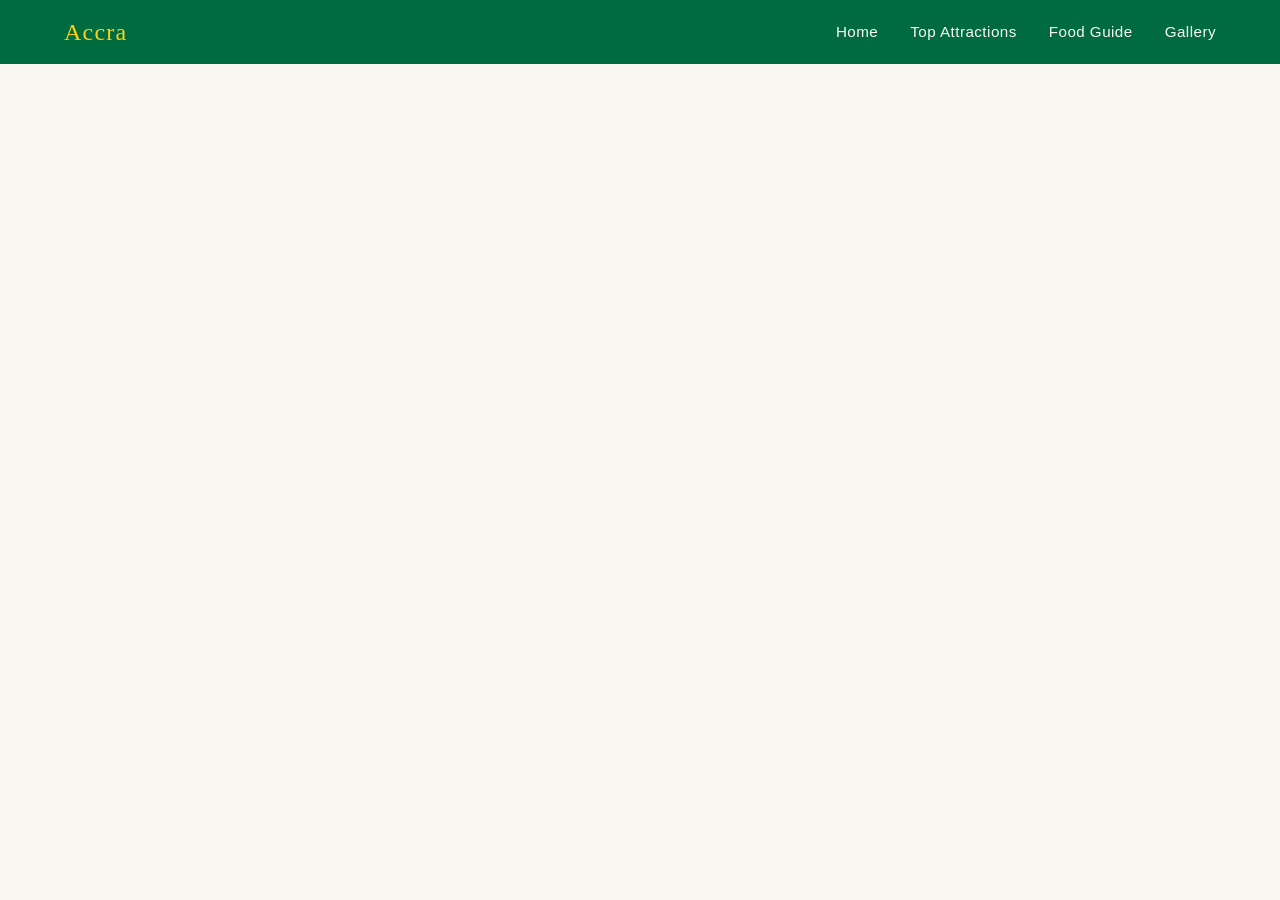
==== index.html @ f7f9f2da "Complete Milestone 0: project setup, planning, and spec - Add folder structure: css/, images/, wiref" ====
<!DOCTYPE html>
<html lang="en">
<head>
  <meta charset="UTF-8" />
  <meta name="viewport" content="width=device-width, initial-scale=1.0" />
  <title>Accra, Ghana — Globetrotter</title>
  <link rel="stylesheet" href="css/styles.css" />
</head>
<body>

  <header>
    <nav>
      <a href="index.html" class="nav-logo">Accra</a>
      <ul>
        <li><a href="index.html">Home</a></li>
        <li><a href="attractions.html">Top Attractions</a></li>
        <li><a href="food-guide.html">Food Guide</a></li>
        <li><a href="gallery.html">Gallery</a></li>
      </ul>
    </nav>
  </header>

  <main>
    <!-- Hero Section -->
    <section class="hero">
      <!-- Hero image + headline go here -->
    </section>

    <!-- Intro Section -->
    <section class="intro">
      <!-- Welcome paragraph + intro text go here -->
    </section>

    <!-- Highlights Strip -->
    <section class="highlights">
      <!-- 3 featured highlight cards go here -->
    </section>
  </main>

  <footer>
    <!-- Footer content -->
  </footer>

</body>
</html>
---- css/styles.css ----
/* ===========================
   Globetrotter — Accra, Ghana
   Stylesheet
   =========================== */

/* --- Reset & Base --- */
*, *::before, *::after {
  box-sizing: border-box;
  margin: 0;
  padding: 0;
}

/* --- CSS Variables --- */
:root {
  --color-green:      #006B3F;
  --color-gold:       #FCD116;
  --color-red:        #CE1126;
  --color-terracotta: #C2713A;
  --color-ocean:      #1A6B8A;
  --color-offwhite:   #FAF7F0;
  --color-dark:       #1A1A1A;

  --font-heading: 'Playfair Display', serif;
  --font-body:    'Lato', sans-serif;

  --max-width: 1200px;
  --nav-height: 64px;
}

/* --- Typography --- */
body {
  font-family: var(--font-body);
  color: var(--color-dark);
  background-color: var(--color-offwhite);
  line-height: 1.6;
}

h1, h2, h3 {
  font-family: var(--font-heading);
}

/* --- Navigation --- */
header {
  background-color: var(--color-green);
  height: var(--nav-height);
  position: sticky;
  top: 0;
  z-index: 100;
}

nav {
  max-width: var(--max-width);
  margin: 0 auto;
  height: 100%;
  display: flex;
  align-items: center;
  justify-content: space-between;
  padding: 0 1.5rem;
}

.nav-logo {
  font-family: var(--font-heading);
  font-size: 1.5rem;
  color: var(--color-gold);
  text-decoration: none;
  letter-spacing: 0.05em;
}

nav ul {
  display: flex;
  gap: 2rem;
  list-style: none;
}

nav ul a {
  color: var(--color-offwhite);
  text-decoration: none;
  font-size: 0.95rem;
  letter-spacing: 0.03em;
  transition: color 0.2s;
}

nav ul a:hover {
  color: var(--color-gold);
}

/* --- Layout Utility --- */
.container {
  max-width: var(--max-width);
  margin: 0 auto;
  padding: 0 1.5rem;
}

/* --- Sections (to be filled in Milestone 2+) --- */

/* Hero */
.hero {
  /* Styles added in Milestone 2 */
}

/* Intro */
.intro {
  /* Styles added in Milestone 2 */
}

/* Highlights Strip */
.highlights {
  /* Styles added in Milestone 2 */
}

/* Page Header */
.page-header {
  /* Styles added in Milestone 2 */
}

/* Attraction Cards */
.attractions-grid {
  /* Flexbox applied in Milestone 3 */
}

.attraction-card {
  /* Styles added in Milestone 2 */
}

/* Food Entries */
.food-entries {
  /* Flexbox applied in Milestone 3 */
}

.food-entry {
  /* Styles added in Milestone 2 */
}

/* Gallery */
.gallery-grid {
  /* Flexbox applied in Milestone 3 */
}

.gallery-grid figure {
  /* Styles added in Milestone 2 */
}

/* Footer */
footer {
  /* Styles added in Milestone 2 */
}

/* --- Media Queries (Milestone 4) --- */

/* Tablet */
@media (max-width: 1023px) {
  /* Tablet overrides added in Milestone 4 */
}

/* Mobile */
@media (max-width: 767px) {
  nav {
    flex-direction: column;
    height: auto;
    padding: 1rem;
    gap: 0.75rem;
  }

  nav ul {
    flex-direction: column;
    align-items: center;
    gap: 0.75rem;
  }
}
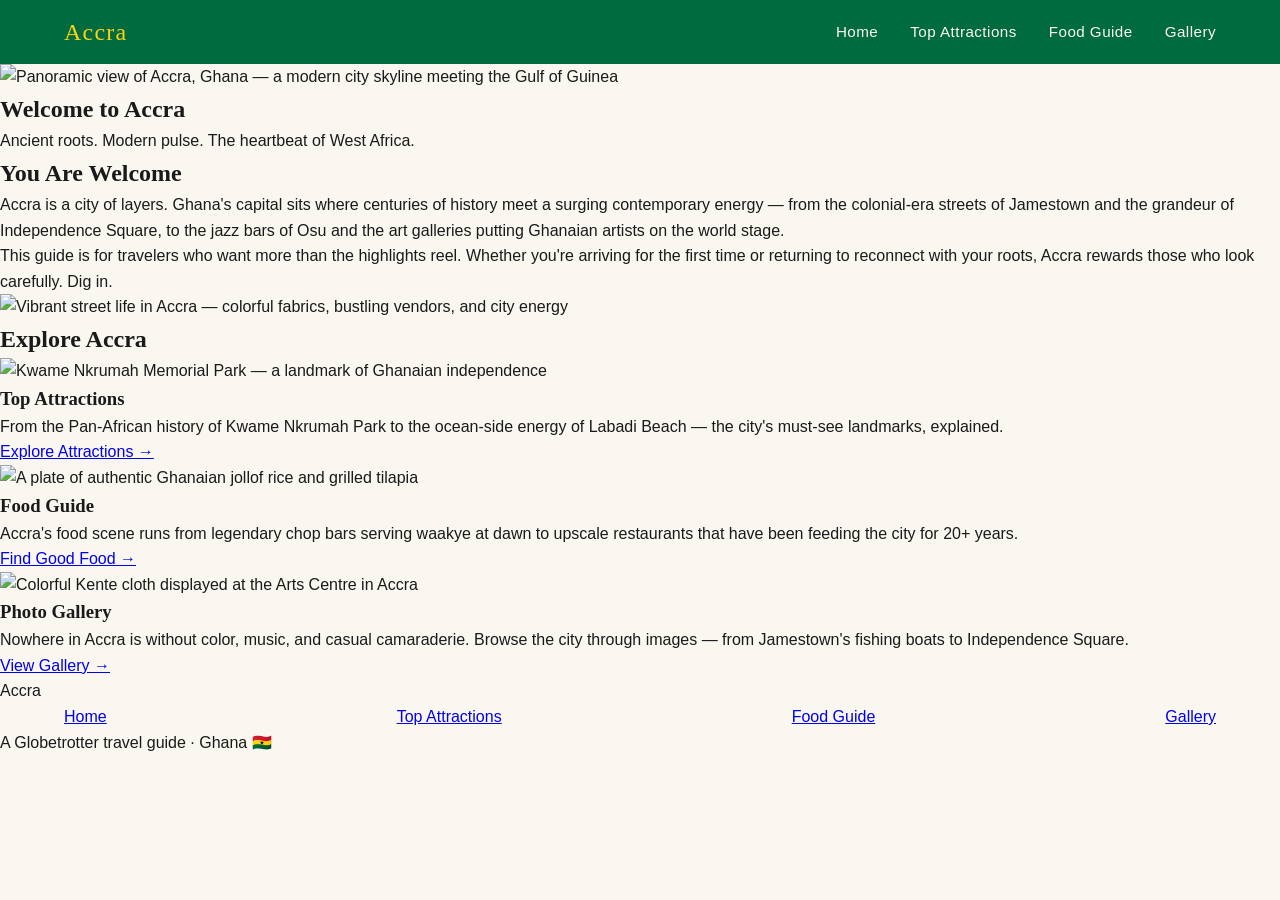
==== commit 07cdf978: "Complete Milestone 1: full HTML structure for all four pages - index.html: hero section, two-column " ====
--- a/index.html
+++ b/index.html
@@ -12,7 +12,7 @@
     <nav>
       <a href="index.html" class="nav-logo">Accra</a>
       <ul>
-        <li><a href="index.html">Home</a></li>
+        <li><a href="index.html" aria-current="page">Home</a></li>
         <li><a href="attractions.html">Top Attractions</a></li>
         <li><a href="food-guide.html">Food Guide</a></li>
         <li><a href="gallery.html">Gallery</a></li>
@@ -21,24 +21,110 @@
   </header>
 
   <main>
+
     <!-- Hero Section -->
     <section class="hero">
-      <!-- Hero image + headline go here -->
+      <!-- Replace src with a high-res photo of Accra's skyline or Independence Square -->
+      <img
+        src="https://placehold.co/1400x600/1A1A1A/FAF7F0?text=Accra+Skyline"
+        alt="Panoramic view of Accra, Ghana — a modern city skyline meeting the Gulf of Guinea"
+        class="hero-img"
+      />
+      <div class="hero-overlay">
+        <h1>Welcome to Accra</h1>
+        <p>Ancient roots. Modern pulse. The heartbeat of West Africa.</p>
+      </div>
     </section>
 
     <!-- Intro Section -->
     <section class="intro">
-      <!-- Welcome paragraph + intro text go here -->
+      <div class="intro-text">
+        <h2>You Are Welcome</h2>
+        <p>
+          Accra is a city of layers. Ghana's capital sits where centuries of
+          history meet a surging contemporary energy — from the colonial-era
+          streets of Jamestown and the grandeur of Independence Square, to the
+          jazz bars of Osu and the art galleries putting Ghanaian artists on
+          the world stage.
+        </p>
+        <p>
+          This guide is for travelers who want more than the highlights reel.
+          Whether you're arriving for the first time or returning to reconnect
+          with your roots, Accra rewards those who look carefully. Dig in.
+        </p>
+      </div>
+      <div class="intro-image">
+        <!-- Replace with a close-up photo of Kente cloth, Adinkra print, or Accra street scene -->
+        <img
+          src="https://placehold.co/600x500/006B3F/FCD116?text=Accra+Street+Scene"
+          alt="Vibrant street life in Accra — colorful fabrics, bustling vendors, and city energy"
+        />
+      </div>
     </section>
+
+    <!-- Kente Divider -->
+    <div class="kente-divider" aria-hidden="true"></div>
 
     <!-- Highlights Strip -->
     <section class="highlights">
-      <!-- 3 featured highlight cards go here -->
+      <h2 class="section-title">Explore Accra</h2>
+      <div class="highlights-grid">
+
+        <article class="highlight-card">
+          <!-- Replace with a photo of Kwame Nkrumah Park or Jamestown Lighthouse -->
+          <img
+            src="https://placehold.co/600x400/006B3F/FCD116?text=Top+Attractions"
+            alt="Kwame Nkrumah Memorial Park — a landmark of Ghanaian independence"
+          />
+          <div class="highlight-card-body">
+            <h3>Top Attractions</h3>
+            <p>From the Pan-African history of Kwame Nkrumah Park to the ocean-side energy of Labadi Beach — the city's must-see landmarks, explained.</p>
+            <a href="attractions.html" class="btn">Explore Attractions →</a>
+          </div>
+        </article>
+
+        <article class="highlight-card">
+          <!-- Replace with a photo of a Ghanaian dish — jollof, fufu, or waakye -->
+          <img
+            src="https://placehold.co/600x400/CE1126/FAF7F0?text=Food+Guide"
+            alt="A plate of authentic Ghanaian jollof rice and grilled tilapia"
+          />
+          <div class="highlight-card-body">
+            <h3>Food Guide</h3>
+            <p>Accra's food scene runs from legendary chop bars serving waakye at dawn to upscale restaurants that have been feeding the city for 20+ years.</p>
+            <a href="food-guide.html" class="btn">Find Good Food →</a>
+          </div>
+        </article>
+
+        <article class="highlight-card">
+          <!-- Replace with a vibrant Accra photo — market, beach, or cityscape -->
+          <img
+            src="https://placehold.co/600x400/C2713A/FAF7F0?text=Photo+Gallery"
+            alt="Colorful Kente cloth displayed at the Arts Centre in Accra"
+          />
+          <div class="highlight-card-body">
+            <h3>Photo Gallery</h3>
+            <p>Nowhere in Accra is without color, music, and casual camaraderie. Browse the city through images — from Jamestown's fishing boats to Independence Square.</p>
+            <a href="gallery.html" class="btn">View Gallery →</a>
+          </div>
+        </article>
+
+      </div>
     </section>
+
   </main>
 
   <footer>
-    <!-- Footer content -->
+    <div class="footer-inner">
+      <p class="footer-logo">Accra</p>
+      <nav class="footer-nav" aria-label="Footer navigation">
+        <a href="index.html">Home</a>
+        <a href="attractions.html">Top Attractions</a>
+        <a href="food-guide.html">Food Guide</a>
+        <a href="gallery.html">Gallery</a>
+      </nav>
+      <p class="footer-credit">A Globetrotter travel guide · Ghana 🇬🇭</p>
+    </div>
   </footer>
 
 </body>
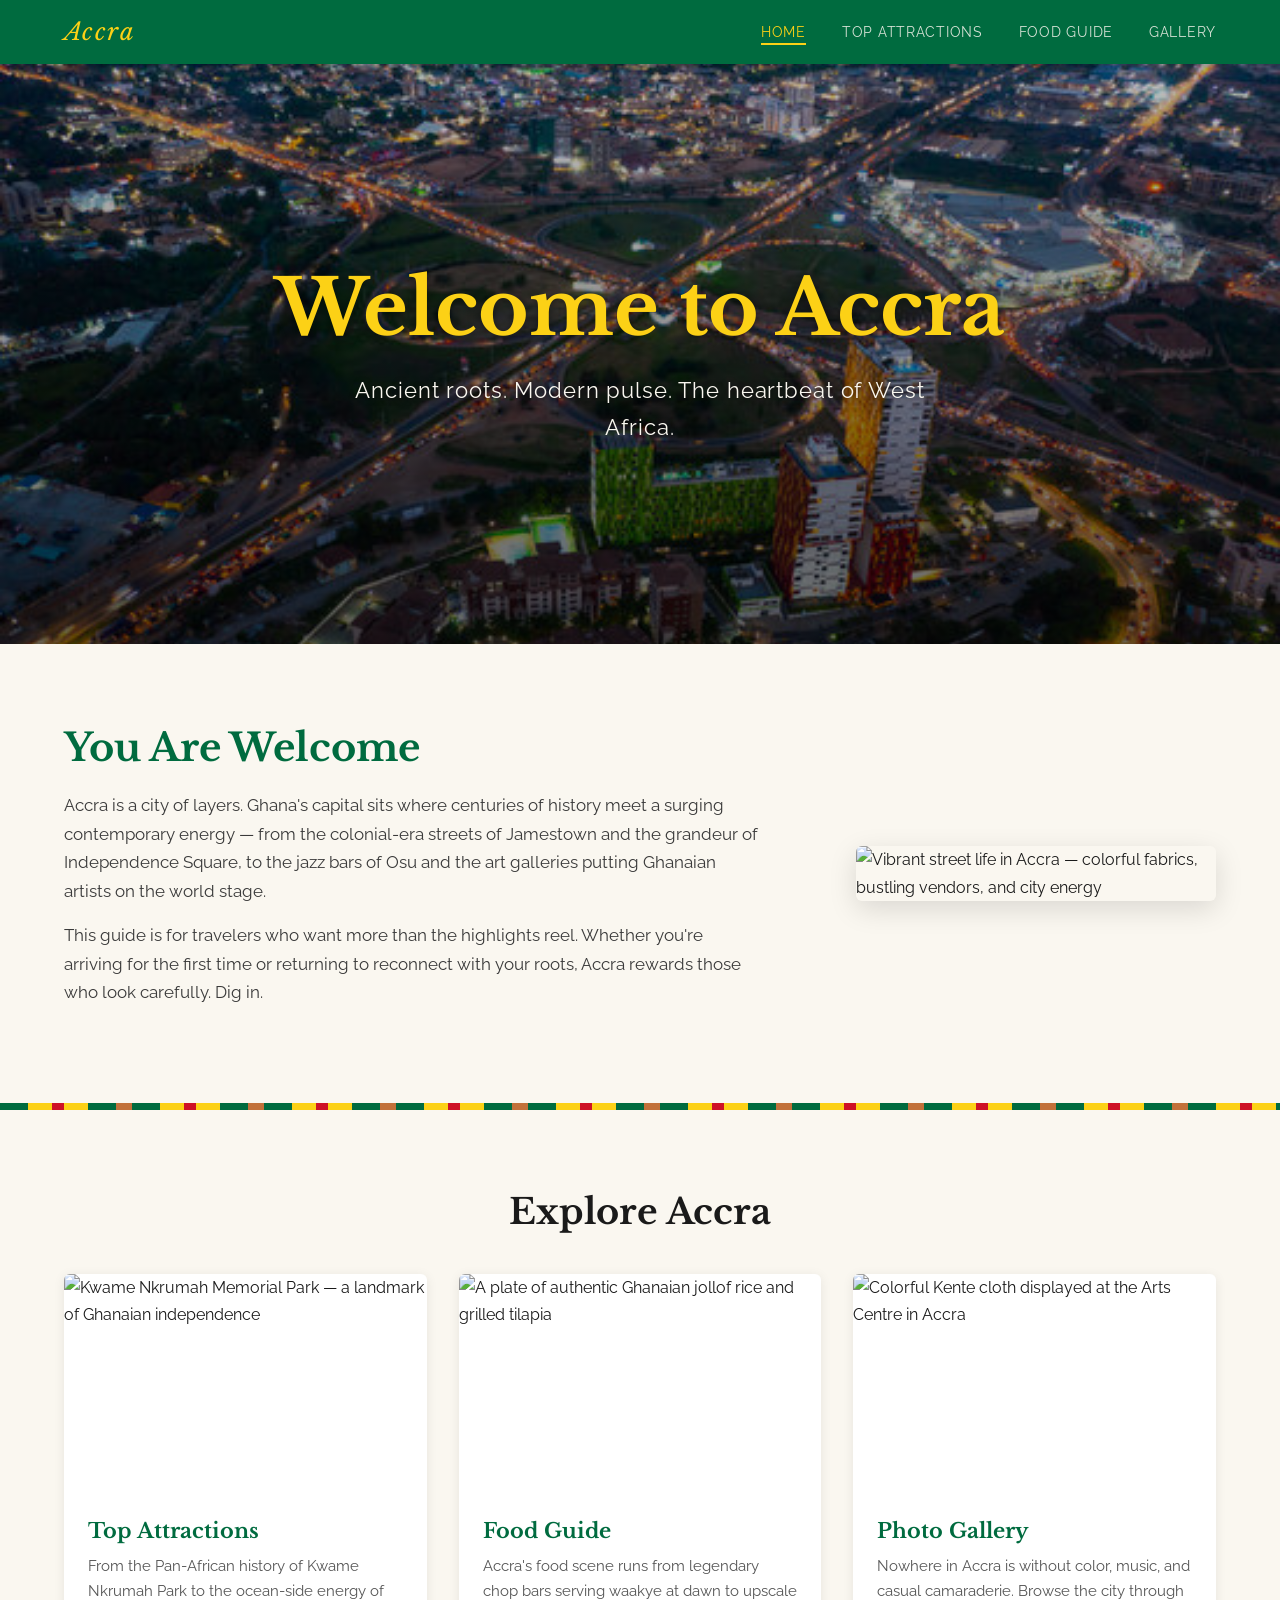
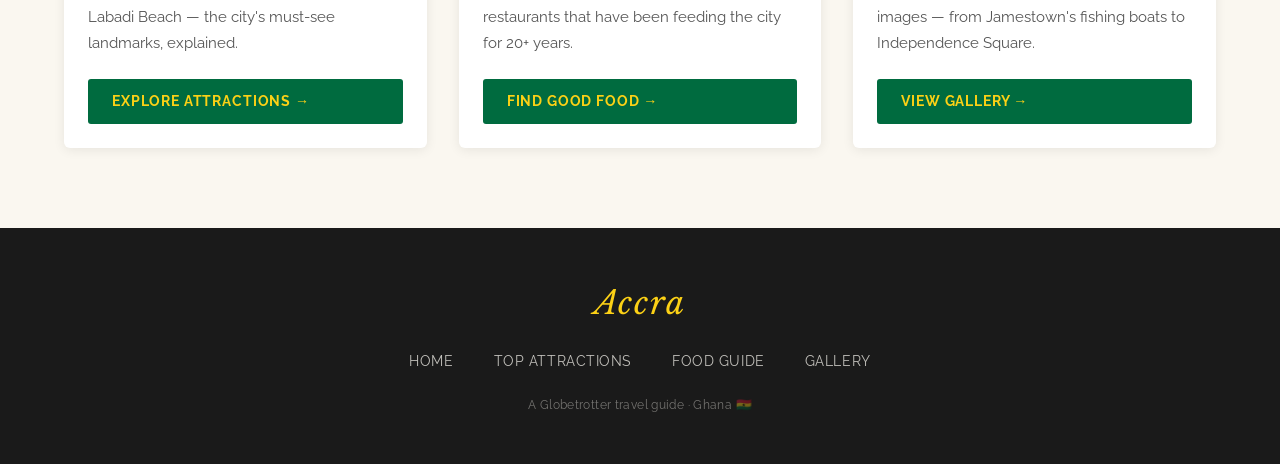
==== commit 996616f9: "Complete Milestones 2 & 3: CSS styling and Flexbox layout - Full CSS styling: Ghana color palette, K" ====
--- a/index.html
+++ b/index.html
@@ -4,6 +4,9 @@
   <meta charset="UTF-8" />
   <meta name="viewport" content="width=device-width, initial-scale=1.0" />
   <title>Accra, Ghana — Globetrotter</title>
+  <link rel="preconnect" href="https://fonts.googleapis.com" />
+  <link rel="preconnect" href="https://fonts.gstatic.com" crossorigin />
+  <link href="https://fonts.googleapis.com/css2?family=Libre+Baskerville:ital,wght@0,400;0,700;1,400&family=Raleway:wght@400;500;600;700&display=swap" rel="stylesheet" />
   <link rel="stylesheet" href="css/styles.css" />
 </head>
 <body>
@@ -26,7 +29,7 @@
     <section class="hero">
       <!-- Replace src with a high-res photo of Accra's skyline or Independence Square -->
       <img
-        src="https://placehold.co/1400x600/1A1A1A/FAF7F0?text=Accra+Skyline"
+        src="images/hero-accra-skyline.jpg"
         alt="Panoramic view of Accra, Ghana — a modern city skyline meeting the Gulf of Guinea"
         class="hero-img"
       />
--- a/css/styles.css
+++ b/css/styles.css
@@ -1,6 +1,6 @@
 /* ===========================
    Globetrotter — Accra, Ghana
-   Stylesheet
+   Milestones 2 & 3: Styling + Flexbox Layout
    =========================== */
 
 /* --- Reset & Base --- */
@@ -12,40 +12,69 @@
 
 /* --- CSS Variables --- */
 :root {
-  --color-green:      #006B3F;
-  --color-gold:       #FCD116;
-  --color-red:        #CE1126;
-  --color-terracotta: #C2713A;
-  --color-ocean:      #1A6B8A;
-  --color-offwhite:   #FAF7F0;
-  --color-dark:       #1A1A1A;
-
-  --font-heading: 'Playfair Display', serif;
-  --font-body:    'Lato', sans-serif;
-
-  --max-width: 1200px;
-  --nav-height: 64px;
-}
-
-/* --- Typography --- */
+  /* Color Palette — Ghana national colors + supporting accents */
+  --color-green:      #006B3F;  /* Ghana flag green */
+  --color-gold:       #FCD116;  /* Ghana flag gold */
+  --color-red:        #CE1126;  /* Ghana flag red */
+  --color-terracotta: #C2713A;  /* warm earthy accent */
+  --color-ocean:      #1A6B8A;  /* Atlantic coast blue */
+  --color-offwhite:   #FAF7F0;  /* warm page background */
+  --color-dark:       #1A1A1A;  /* near-black for text */
+  --color-card-bg:    #FFFFFF;
+  --color-text-muted: #555555;
+
+  /*
+   * FONT PLACEHOLDER — swap these two values after selecting your Google Font.
+   * Current: system fonts that closely match the feel of the final choice.
+   * To use Google Fonts: add a <link> in each HTML <head> and update these variables.
+   */
+  --font-heading: 'Libre Baskerville', Georgia, serif;
+  --font-body:    'Raleway', 'Segoe UI', sans-serif;
+
+  --max-width:   1200px;
+  --nav-height:  64px;
+  --section-gap: 5rem;
+  --card-radius: 6px;
+  --shadow-sm:   0 2px 12px rgba(0, 0, 0, 0.08);
+  --shadow-md:   0 8px 28px rgba(0, 0, 0, 0.13);
+}
+
+/* ===========================
+   BASE TYPOGRAPHY
+   =========================== */
+
 body {
   font-family: var(--font-body);
   color: var(--color-dark);
   background-color: var(--color-offwhite);
-  line-height: 1.6;
-}
-
-h1, h2, h3 {
+  line-height: 1.7;
+  font-size: 1rem;
+}
+
+h1, h2, h3, h4 {
   font-family: var(--font-heading);
-}
-
-/* --- Navigation --- */
+  line-height: 1.25;
+}
+
+p {
+  max-width: 70ch;
+}
+
+a {
+  color: var(--color-green);
+}
+
+/* ===========================
+   NAVIGATION
+   =========================== */
+
 header {
   background-color: var(--color-green);
   height: var(--nav-height);
   position: sticky;
   top: 0;
   z-index: 100;
+  box-shadow: 0 2px 8px rgba(0, 0, 0, 0.25);
 }
 
 nav {
@@ -63,101 +92,531 @@
   font-size: 1.5rem;
   color: var(--color-gold);
   text-decoration: none;
+  letter-spacing: 0.06em;
+  font-style: italic;
+}
+
+nav ul {
+  display: flex;
+  gap: 2.25rem;
+  list-style: none;
+}
+
+nav ul a {
+  color: rgba(250, 247, 240, 0.85);
+  text-decoration: none;
+  font-size: 0.9rem;
   letter-spacing: 0.05em;
-}
-
-nav ul {
-  display: flex;
+  text-transform: uppercase;
+  padding-bottom: 3px;
+  border-bottom: 2px solid transparent;
+  transition: color 0.2s, border-color 0.2s;
+}
+
+nav ul a:hover {
+  color: var(--color-gold);
+  border-bottom-color: var(--color-gold);
+}
+
+/* Active page indicator */
+nav ul a[aria-current="page"] {
+  color: var(--color-gold);
+  border-bottom-color: var(--color-gold);
+}
+
+/* ===========================
+   KENTE DIVIDER
+   (Kente-inspired stripe accent between sections)
+   =========================== */
+
+.kente-divider {
+  height: 7px;
+  background: repeating-linear-gradient(
+    90deg,
+    var(--color-green)      0px,
+    var(--color-green)      28px,
+    var(--color-gold)       28px,
+    var(--color-gold)       52px,
+    var(--color-red)        52px,
+    var(--color-red)        64px,
+    var(--color-gold)       64px,
+    var(--color-gold)       88px,
+    var(--color-green)      88px,
+    var(--color-green)      116px,
+    var(--color-terracotta) 116px,
+    var(--color-terracotta) 132px
+  );
+}
+
+/* ===========================
+   SHARED BUTTON
+   =========================== */
+
+.btn {
+  display: inline-block;
+  background-color: var(--color-green);
+  color: var(--color-gold);
+  padding: 0.65rem 1.5rem;
+  border-radius: 3px;
+  text-decoration: none;
+  font-size: 0.88rem;
+  font-weight: 700;
+  letter-spacing: 0.06em;
+  text-transform: uppercase;
+  transition: background-color 0.2s, transform 0.15s;
+}
+
+.btn:hover {
+  background-color: #004d2c;
+  transform: translateY(-1px);
+  color: var(--color-gold);
+}
+
+/* ===========================
+   HOME PAGE — HERO
+   =========================== */
+
+.hero {
+  position: relative;
+  height: 580px;
+  overflow: hidden;
+}
+
+.hero-img {
+  width: 100%;
+  height: 100%;
+  object-fit: cover;
+  object-position: center;
+  display: block;
+}
+
+.hero-overlay {
+  position: absolute;
+  inset: 0;
+  display: flex;
+  flex-direction: column;
+  align-items: center;
+  justify-content: center;
+  text-align: center;
+  padding: 2rem;
+  background: linear-gradient(
+    to bottom,
+    rgba(0, 0, 0, 0.25) 0%,
+    rgba(0, 0, 0, 0.60) 100%
+  );
+}
+
+.hero-overlay h1 {
+  font-size: clamp(2.6rem, 6vw, 5rem);
+  color: var(--color-gold);
+  margin-bottom: 1rem;
+  text-shadow: 0 2px 12px rgba(0, 0, 0, 0.5);
+}
+
+.hero-overlay p {
+  font-size: clamp(1rem, 2.2vw, 1.35rem);
+  color: var(--color-offwhite);
+  max-width: 600px;
+  letter-spacing: 0.04em;
+  text-shadow: 0 1px 6px rgba(0, 0, 0, 0.5);
+}
+
+/* ===========================
+   HOME PAGE — INTRO
+   =========================== */
+
+.intro {
+  max-width: var(--max-width);
+  margin: var(--section-gap) auto;
+  padding: 0 1.5rem;
+  display: flex;
+  gap: 3.5rem;
+  align-items: center;
+}
+
+.intro-text {
+  flex: 1;
+}
+
+.intro-text h2 {
+  font-size: clamp(1.8rem, 3vw, 2.4rem);
+  color: var(--color-green);
+  margin-bottom: 1.2rem;
+}
+
+.intro-text p {
+  font-size: 1.05rem;
+  color: #3a3a3a;
+  margin-bottom: 1rem;
+}
+
+.intro-image {
+  flex: 0 0 360px;
+}
+
+.intro-image img {
+  width: 100%;
+  display: block;
+  border-radius: var(--card-radius);
+  box-shadow: var(--shadow-md);
+}
+
+/* ===========================
+   HOME PAGE — HIGHLIGHTS STRIP
+   =========================== */
+
+.highlights {
+  max-width: var(--max-width);
+  margin: var(--section-gap) auto;
+  padding: 0 1.5rem;
+}
+
+.section-title {
+  font-size: clamp(1.6rem, 3vw, 2.2rem);
+  color: var(--color-dark);
+  text-align: center;
+  margin-bottom: 2.5rem;
+}
+
+.highlights-grid {
+  display: flex;
+  flex-wrap: wrap;      /* wraps at intermediate widths before media queries fire */
   gap: 2rem;
-  list-style: none;
-}
-
-nav ul a {
+}
+
+.highlight-card {
+  flex: 1 1 260px;      /* shrink/grow but never narrower than 260px */
+  display: flex;
+  flex-direction: column; /* makes card body fill remaining height */
+  background: var(--color-card-bg);
+  border-radius: var(--card-radius);
+  overflow: hidden;
+  box-shadow: var(--shadow-sm);
+  transition: transform 0.22s ease, box-shadow 0.22s ease;
+}
+
+.highlight-card:hover {
+  transform: translateY(-5px);
+  box-shadow: var(--shadow-md);
+}
+
+.highlight-card img {
+  width: 100%;
+  height: 220px;
+  object-fit: cover;
+  display: block;
+  flex-shrink: 0; /* image never gets squished by flex */
+}
+
+.highlight-card-body {
+  padding: 1.5rem;
+  flex: 1;            /* stretches to fill remaining card height */
+  display: flex;
+  flex-direction: column;
+}
+
+.highlight-card-body h3 {
+  font-size: 1.3rem;
+  color: var(--color-green);
+  margin-bottom: 0.6rem;
+}
+
+.highlight-card-body p {
+  font-size: 0.95rem;
+  color: var(--color-text-muted);
+  margin-bottom: 1.4rem;
+  max-width: none;
+  flex: 1; /* pushes button to bottom */
+}
+
+/* ===========================
+   SUBPAGE — PAGE HEADER BANNER
+   =========================== */
+
+.page-header {
+  background-color: var(--color-green);
   color: var(--color-offwhite);
-  text-decoration: none;
+  text-align: center;
+  padding: 4.5rem 1.5rem;
+}
+
+.page-header h1 {
+  font-size: clamp(2rem, 5vw, 3.2rem);
+  color: var(--color-gold);
+  margin-bottom: 1rem;
+}
+
+.page-header p {
+  max-width: 660px;
+  margin: 0 auto;
+  font-size: 1.05rem;
+  line-height: 1.75;
+  opacity: 0.9;
+}
+
+/* ===========================
+   TOP ATTRACTIONS
+   =========================== */
+
+.attractions-grid {
+  max-width: var(--max-width);
+  margin: var(--section-gap) auto;
+  padding: 0 1.5rem;
+  display: flex;
+  flex-wrap: wrap;
+  gap: 2rem;
+}
+
+.attraction-card {
+  flex: 1 1 260px;
+  display: flex;
+  flex-direction: column; /* allows body to stretch to equal height */
+  background: var(--color-card-bg);
+  border-radius: var(--card-radius);
+  overflow: hidden;
+  box-shadow: var(--shadow-sm);
+  transition: transform 0.22s ease, box-shadow 0.22s ease;
+}
+
+.attraction-card:hover {
+  transform: translateY(-4px);
+  box-shadow: var(--shadow-md);
+}
+
+.attraction-card img {
+  width: 100%;
+  height: 240px;
+  object-fit: cover;
+  display: block;
+  flex-shrink: 0;
+}
+
+.attraction-card-body {
+  padding: 1.5rem;
+  flex: 1; /* all cards grow to match the tallest card in the row */
+}
+
+.attraction-card-body h2 {
+  font-size: 1.35rem;
+  color: var(--color-green);
+  margin-bottom: 0.35rem;
+}
+
+.attraction-location {
+  font-size: 0.85rem;
+  color: var(--color-terracotta);
+  font-style: italic;
+  margin-bottom: 0.85rem;
+}
+
+.attraction-card-body p {
   font-size: 0.95rem;
-  letter-spacing: 0.03em;
-  transition: color 0.2s;
-}
-
-nav ul a:hover {
-  color: var(--color-gold);
-}
-
-/* --- Layout Utility --- */
-.container {
+  color: var(--color-text-muted);
+  line-height: 1.68;
+  max-width: none;
+}
+
+/* ===========================
+   FOOD GUIDE
+   =========================== */
+
+.food-entries {
+  max-width: var(--max-width);
+  margin: var(--section-gap) auto;
+  padding: 0 1.5rem;
+  display: flex;
+  flex-direction: column;
+  gap: 2.5rem;
+}
+
+.food-entry {
+  display: flex;
+  background: var(--color-card-bg);
+  border-radius: var(--card-radius);
+  overflow: hidden;
+  box-shadow: var(--shadow-sm);
+  transition: box-shadow 0.22s ease;
+}
+
+.food-entry:hover {
+  box-shadow: var(--shadow-md);
+}
+
+.food-entry-img {
+  flex: 0 0 300px;
+  width: 300px;
+  align-self: stretch;   /* image fills full card height instead of a fixed pixel value */
+  object-fit: cover;
+  display: block;
+}
+
+.food-entry-body {
+  flex: 1;
+  padding: 2rem;
+  display: flex;
+  flex-direction: column;
+}
+
+.food-entry-header {
+  display: flex;
+  align-items: center;
+  flex-wrap: wrap;
+  gap: 1rem;
+  margin-bottom: 0.5rem;
+}
+
+.food-entry-header h2 {
+  font-size: 1.5rem;
+  color: var(--color-green);
+}
+
+.traveler-badge {
+  background-color: var(--color-gold);
+  color: var(--color-dark);
+  font-size: 0.75rem;
+  font-weight: 700;
+  padding: 0.25rem 0.8rem;
+  border-radius: 20px;
+  letter-spacing: 0.05em;
+  text-transform: uppercase;
+  white-space: nowrap;
+}
+
+.food-entry-body address {
+  font-style: italic;
+  color: var(--color-terracotta);
+  font-size: 0.9rem;
+  margin-bottom: 1rem;
+  font-family: var(--font-body);
+}
+
+.food-entry-body p {
+  font-size: 0.96rem;
+  color: var(--color-text-muted);
+  line-height: 1.7;
+  margin-bottom: 1.5rem;
+  max-width: none;
+  flex: 1; /* pushes the "Visit" button to the bottom of the entry */
+}
+
+/* ===========================
+   PHOTO GALLERY
+   =========================== */
+
+.gallery-grid {
+  max-width: var(--max-width);
+  margin: var(--section-gap) auto;
+  padding: 0 1.5rem;
+  display: flex;
+  flex-wrap: wrap;
+  gap: 1.5rem;
+}
+
+.gallery-grid figure {
+  flex: 1 1 300px;
+  display: flex;
+  flex-direction: column; /* caption always sits flush below the image */
+  background: var(--color-card-bg);
+  border-radius: var(--card-radius);
+  overflow: hidden;
+  box-shadow: var(--shadow-sm);
+  transition: transform 0.22s ease, box-shadow 0.22s ease;
+}
+
+.gallery-grid figure:hover {
+  transform: translateY(-4px);
+  box-shadow: var(--shadow-md);
+}
+
+.gallery-grid figure img {
+  width: 100%;
+  height: 260px;
+  object-fit: cover;
+  display: block;
+  flex-shrink: 0;
+}
+
+.gallery-grid figcaption {
+  padding: 0.9rem 1rem 1rem;
+  font-size: 0.875rem;
+  color: var(--color-text-muted);
+  line-height: 1.55;
+  border-top: 4px solid var(--color-gold);
+}
+
+/* ===========================
+   FOOTER
+   =========================== */
+
+footer {
+  background-color: var(--color-dark);
+  color: var(--color-offwhite);
+  padding: 3rem 1.5rem;
+  margin-top: var(--section-gap);
+}
+
+.footer-inner {
   max-width: var(--max-width);
   margin: 0 auto;
-  padding: 0 1.5rem;
-}
-
-/* --- Sections (to be filled in Milestone 2+) --- */
-
-/* Hero */
-.hero {
-  /* Styles added in Milestone 2 */
-}
-
-/* Intro */
-.intro {
-  /* Styles added in Milestone 2 */
-}
-
-/* Highlights Strip */
-.highlights {
-  /* Styles added in Milestone 2 */
-}
-
-/* Page Header */
-.page-header {
-  /* Styles added in Milestone 2 */
-}
-
-/* Attraction Cards */
-.attractions-grid {
-  /* Flexbox applied in Milestone 3 */
-}
-
-.attraction-card {
-  /* Styles added in Milestone 2 */
-}
-
-/* Food Entries */
-.food-entries {
-  /* Flexbox applied in Milestone 3 */
-}
-
-.food-entry {
-  /* Styles added in Milestone 2 */
-}
-
-/* Gallery */
-.gallery-grid {
-  /* Flexbox applied in Milestone 3 */
-}
-
-.gallery-grid figure {
-  /* Styles added in Milestone 2 */
-}
-
-/* Footer */
-footer {
-  /* Styles added in Milestone 2 */
-}
-
-/* --- Media Queries (Milestone 4) --- */
-
-/* Tablet */
+  display: flex;
+  flex-direction: column;
+  align-items: center;
+  gap: 1.25rem;
+  text-align: center;
+}
+
+.footer-logo {
+  font-family: var(--font-heading);
+  font-size: 2rem;
+  color: var(--color-gold);
+  letter-spacing: 0.06em;
+  font-style: italic;
+}
+
+.footer-nav {
+  display: flex;
+  gap: 2.5rem;
+  flex-wrap: wrap;
+  justify-content: center;
+}
+
+.footer-nav a {
+  color: rgba(250, 247, 240, 0.75);
+  text-decoration: none;
+  font-size: 0.88rem;
+  letter-spacing: 0.04em;
+  text-transform: uppercase;
+  transition: color 0.2s;
+}
+
+.footer-nav a:hover {
+  color: var(--color-gold);
+}
+
+.footer-credit {
+  font-size: 0.78rem;
+  color: rgba(250, 247, 240, 0.4);
+  letter-spacing: 0.03em;
+}
+
+/* ===========================
+   MEDIA QUERIES (Milestone 4)
+   =========================== */
+
+/* Tablet — 768px to 1023px */
 @media (max-width: 1023px) {
   /* Tablet overrides added in Milestone 4 */
 }
 
-/* Mobile */
+/* Mobile — up to 767px */
 @media (max-width: 767px) {
+  header {
+    height: auto;
+  }
+
   nav {
     flex-direction: column;
-    height: auto;
-    padding: 1rem;
+    padding: 1rem 1.5rem;
     gap: 0.75rem;
   }
 
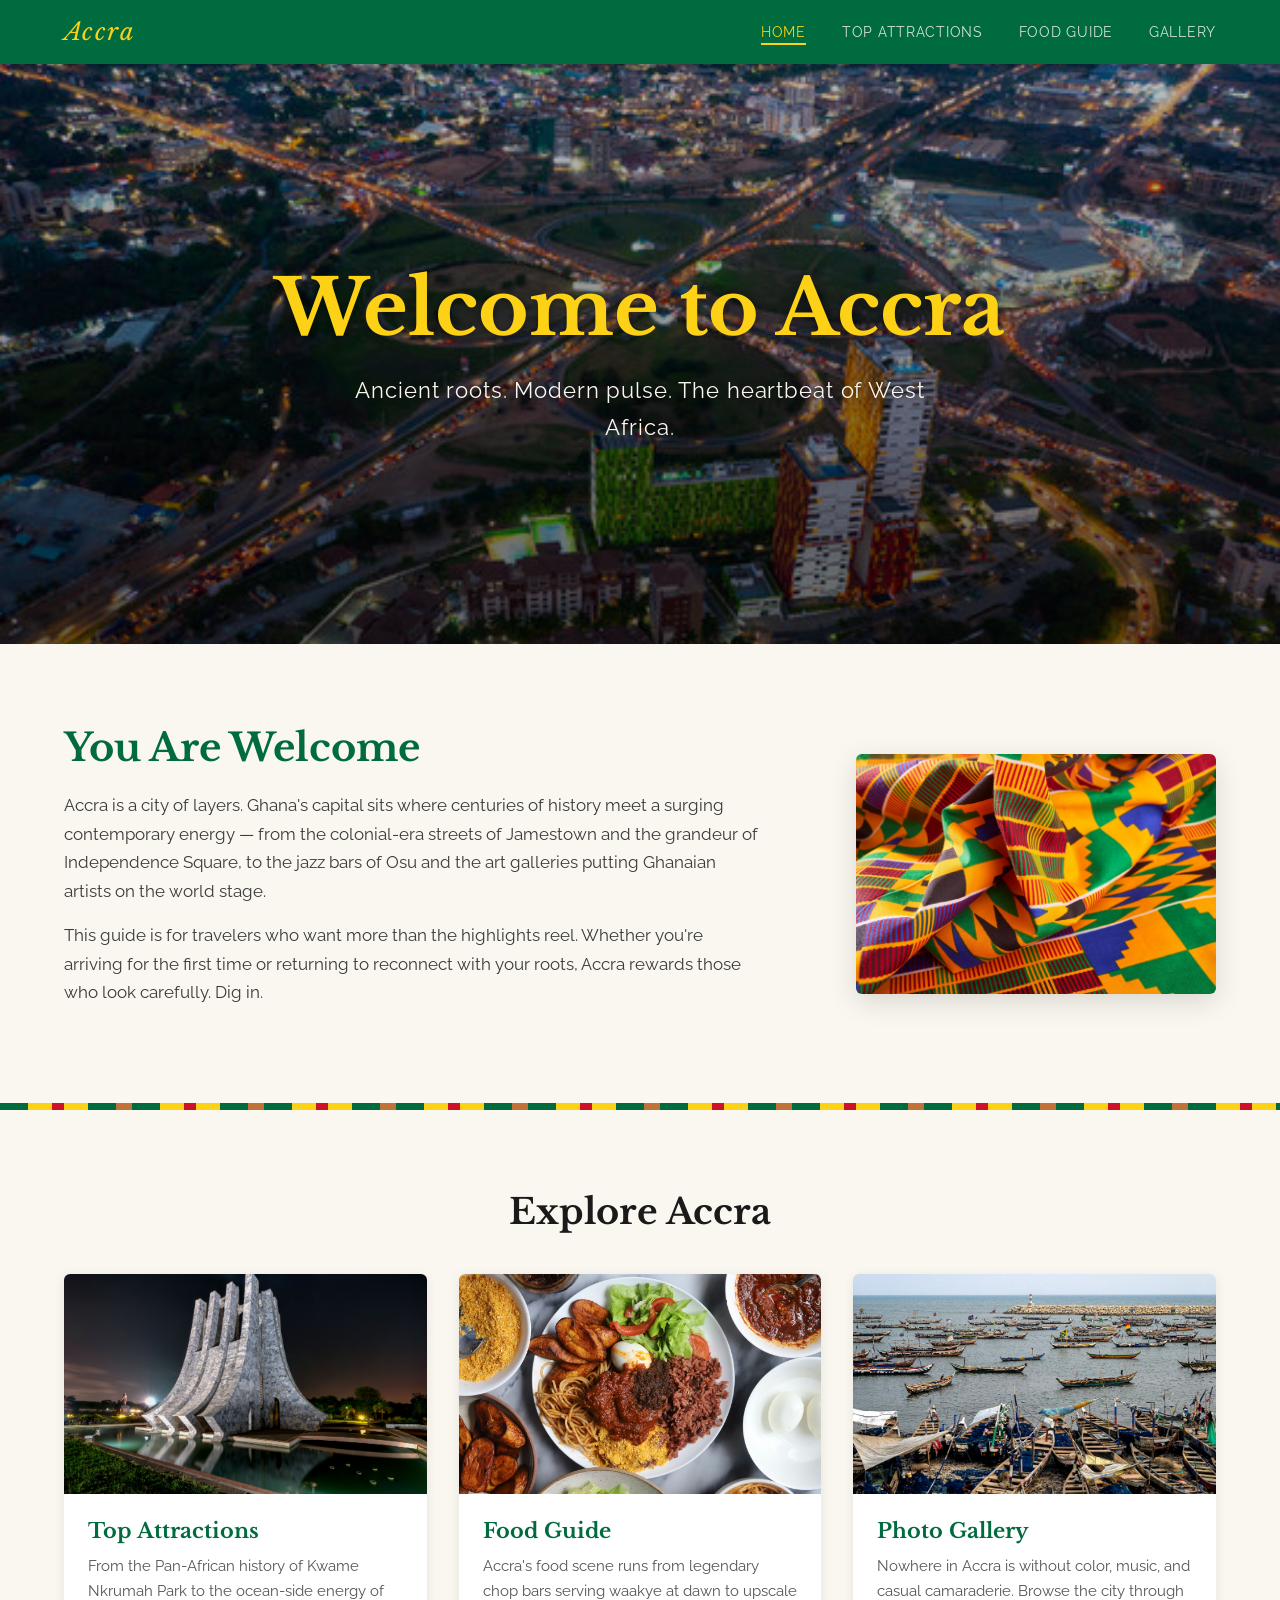
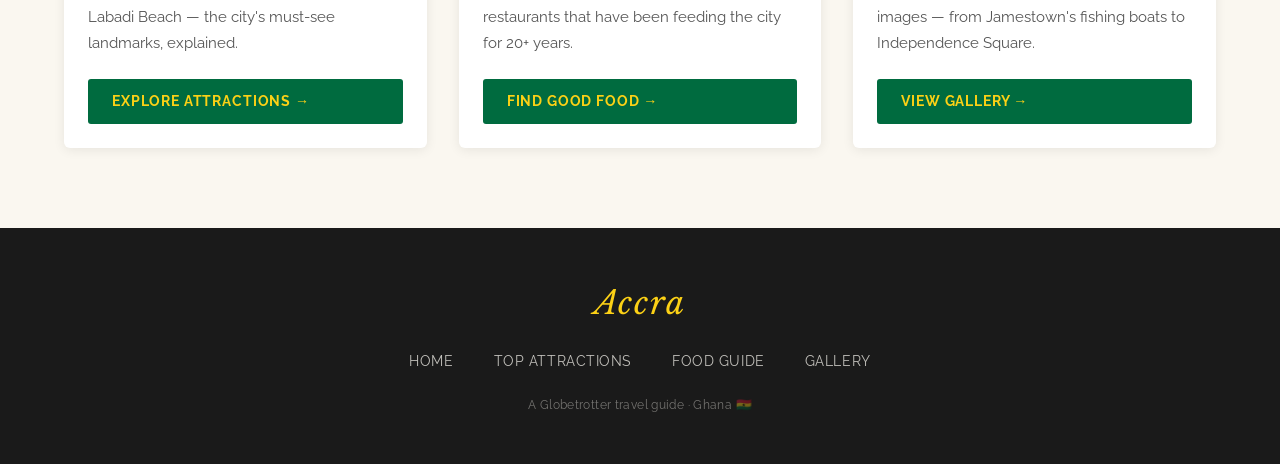
==== commit d0cb4865: "Replace home page placeholder images with real photos Co-authored-by: Cursor <cursoragent@cursor.com" ====
--- a/index.html
+++ b/index.html
@@ -59,7 +59,7 @@
       <div class="intro-image">
         <!-- Replace with a close-up photo of Kente cloth, Adinkra print, or Accra street scene -->
         <img
-          src="https://placehold.co/600x500/006B3F/FCD116?text=Accra+Street+Scene"
+          src="images/intro-accra.jpg"
           alt="Vibrant street life in Accra — colorful fabrics, bustling vendors, and city energy"
         />
       </div>
@@ -76,7 +76,7 @@
         <article class="highlight-card">
           <!-- Replace with a photo of Kwame Nkrumah Park or Jamestown Lighthouse -->
           <img
-            src="https://placehold.co/600x400/006B3F/FCD116?text=Top+Attractions"
+            src="images/highlight-attractions.jpg"
             alt="Kwame Nkrumah Memorial Park — a landmark of Ghanaian independence"
           />
           <div class="highlight-card-body">
@@ -89,7 +89,7 @@
         <article class="highlight-card">
           <!-- Replace with a photo of a Ghanaian dish — jollof, fufu, or waakye -->
           <img
-            src="https://placehold.co/600x400/CE1126/FAF7F0?text=Food+Guide"
+            src="images/highlight-food.webp"
             alt="A plate of authentic Ghanaian jollof rice and grilled tilapia"
           />
           <div class="highlight-card-body">
@@ -102,7 +102,7 @@
         <article class="highlight-card">
           <!-- Replace with a vibrant Accra photo — market, beach, or cityscape -->
           <img
-            src="https://placehold.co/600x400/C2713A/FAF7F0?text=Photo+Gallery"
+            src="images/highlight-gallery.jpg"
             alt="Colorful Kente cloth displayed at the Arts Centre in Accra"
           />
           <div class="highlight-card-body">
--- a/css/styles.css
+++ b/css/styles.css
@@ -600,29 +600,187 @@
 }
 
 /* ===========================
-   MEDIA QUERIES (Milestone 4)
-   =========================== */
-
-/* Tablet — 768px to 1023px */
+   MEDIA QUERIES — Milestone 4
+   Breakpoints:
+     Tablet:  max-width 1023px
+     Mobile:  max-width  767px
+   =========================== */
+
+/* ----------------------------
+   TABLET — up to 1023px
+   Two-column layouts where appropriate;
+   nav stays horizontal; gaps tighten.
+   ---------------------------- */
 @media (max-width: 1023px) {
-  /* Tablet overrides added in Milestone 4 */
-}
-
-/* Mobile — up to 767px */
+
+  /* Intro: keep 2-column but tighten the gap and shrink the image column */
+  .intro {
+    gap: 2rem;
+  }
+
+  .intro-image {
+    flex: 0 0 280px;
+  }
+
+  /* Highlights: 2 per row at tablet width */
+  .highlight-card {
+    flex: 1 1 calc(50% - 1rem);
+  }
+
+  /* Attraction cards: 2 per row */
+  .attraction-card {
+    flex: 1 1 calc(50% - 1rem);
+  }
+
+  /* Gallery: 2 per row */
+  .gallery-grid figure {
+    flex: 1 1 calc(50% - 0.75rem);
+  }
+
+  /* Food entry image: slightly narrower */
+  .food-entry-img {
+    flex: 0 0 240px;
+    width: 240px;
+  }
+
+  /* Tighten section spacing */
+  :root {
+    --section-gap: 3.5rem;
+  }
+}
+
+/* ----------------------------
+   MOBILE — up to 767px
+   Single-column, stacked layouts.
+   Mobile-specific experiences for
+   nav, hero, food entries, gallery.
+   ---------------------------- */
 @media (max-width: 767px) {
+
+  /* --- Nav: clean centered stacked menu, not squished horizontal --- */
   header {
     height: auto;
   }
 
   nav {
     flex-direction: column;
+    align-items: center;
     padding: 1rem 1.5rem;
-    gap: 0.75rem;
+    gap: 0.85rem;
+  }
+
+  .nav-logo {
+    font-size: 1.35rem;
   }
 
   nav ul {
     flex-direction: column;
     align-items: center;
-    gap: 0.75rem;
-  }
-}
+    gap: 0;
+    width: 100%;
+  }
+
+  nav ul li {
+    width: 100%;
+    text-align: center;
+  }
+
+  nav ul a {
+    display: block;
+    padding: 0.6rem 1rem;  /* larger tap targets on touch */
+    font-size: 0.85rem;
+    border-bottom: none;
+  }
+
+  nav ul a[aria-current="page"] {
+    background-color: rgba(252, 209, 22, 0.12);
+    border-bottom: none;
+    color: var(--color-gold);
+  }
+
+  /* --- Hero: compact — image first, text tight --- */
+  .hero {
+    height: 320px;
+  }
+
+  .hero-overlay h1 {
+    font-size: 2rem;
+    margin-bottom: 0.5rem;
+  }
+
+  .hero-overlay p {
+    font-size: 0.95rem;
+  }
+
+  /* --- Intro: single column, image below text --- */
+  .intro {
+    flex-direction: column;
+    gap: 1.75rem;
+  }
+
+  .intro-image {
+    flex: 0 0 auto;
+    width: 100%;
+  }
+
+  /* --- Highlights: single column --- */
+  .highlight-card {
+    flex: 1 1 100%;
+  }
+
+  /* --- Page header: less padding on mobile --- */
+  .page-header {
+    padding: 2.5rem 1.25rem;
+  }
+
+  /* --- Attraction cards: single column --- */
+  .attraction-card {
+    flex: 1 1 100%;
+  }
+
+  /* --- Food entries: image stacks above text --- */
+  .food-entry {
+    flex-direction: column;
+  }
+
+  .food-entry-img {
+    flex: none;
+    width: 100%;
+    height: 220px;     /* fixed-height horizontal band when stacked */
+    align-self: auto;
+  }
+
+  .food-entry-body {
+    padding: 1.5rem;
+  }
+
+  /* --- Gallery: full-width images so photos have real impact --- */
+  .gallery-grid figure {
+    flex: 1 1 100%;
+  }
+
+  .gallery-grid figure img {
+    height: 240px;
+  }
+
+  /* --- Footer: tighten nav gap --- */
+  .footer-nav {
+    gap: 1.25rem;
+  }
+
+  /* --- General spacing --- */
+  :root {
+    --section-gap: 2.5rem;
+  }
+
+  .attractions-grid,
+  .food-entries,
+  .gallery-grid,
+  .highlights {
+    padding: 0 1rem;
+  }
+
+  .intro {
+    padding: 0 1rem;
+  }
+}
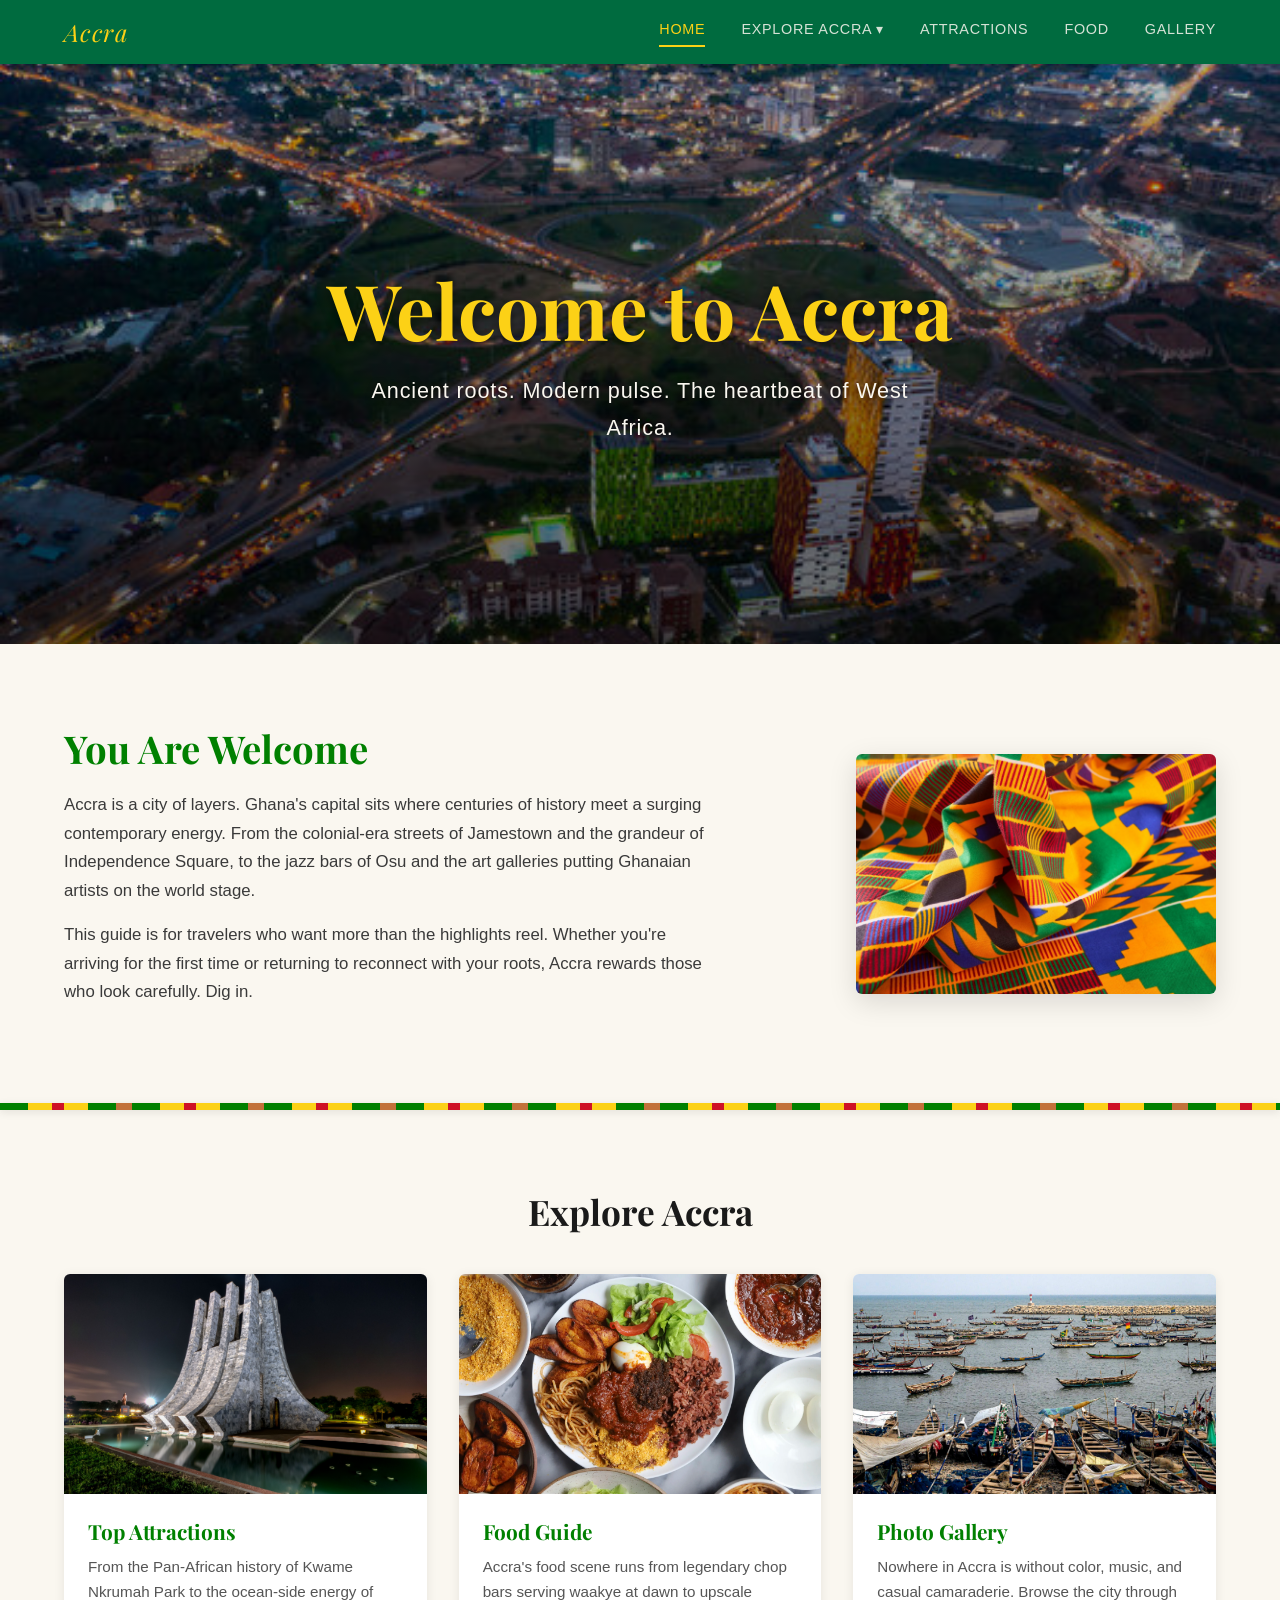
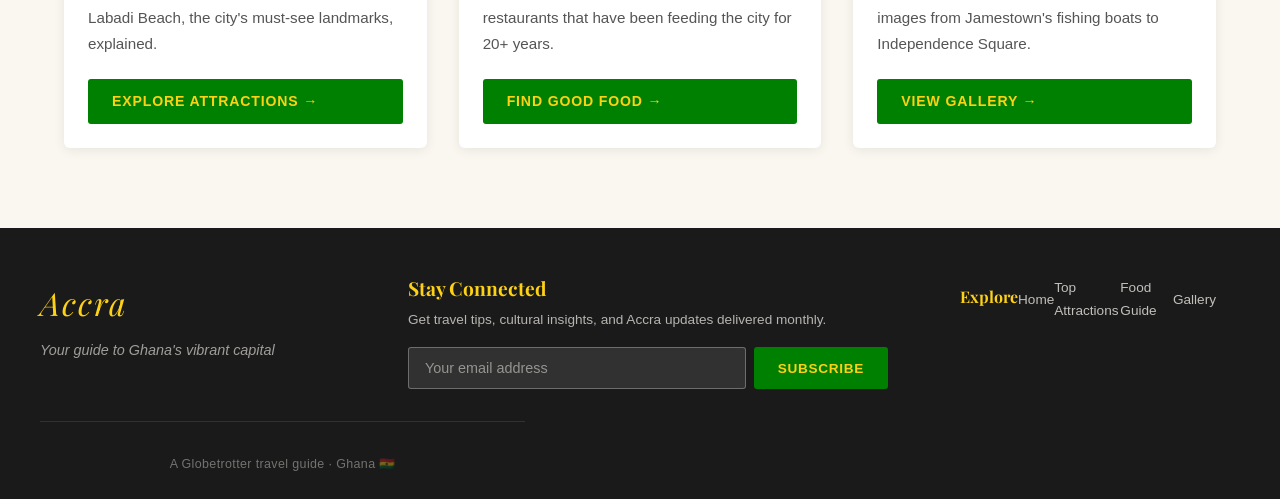
==== commit 686ae228: "Add stretch features and major improvements Features added: - Interactive dropdown navigation with n" ====
--- a/index.html
+++ b/index.html
@@ -3,10 +3,10 @@
 <head>
   <meta charset="UTF-8" />
   <meta name="viewport" content="width=device-width, initial-scale=1.0" />
-  <title>Accra, Ghana — Globetrotter</title>
+  <title>Accra, Ghana</title>
   <link rel="preconnect" href="https://fonts.googleapis.com" />
   <link rel="preconnect" href="https://fonts.gstatic.com" crossorigin />
-  <link href="https://fonts.googleapis.com/css2?family=Libre+Baskerville:ital,wght@0,400;0,700;1,400&family=Raleway:wght@400;500;600;700&display=swap" rel="stylesheet" />
+  <link href="https://fonts.googleapis.com/css2?family=Playfair+Display:wght@400;700&display=swap" rel="stylesheet" />
   <link rel="stylesheet" href="css/styles.css" />
 </head>
 <body>
@@ -14,10 +14,26 @@
   <header>
     <nav>
       <a href="index.html" class="nav-logo">Accra</a>
-      <ul>
+      <ul class="nav-menu">
         <li><a href="index.html" aria-current="page">Home</a></li>
-        <li><a href="attractions.html">Top Attractions</a></li>
-        <li><a href="food-guide.html">Food Guide</a></li>
+        <li class="dropdown">
+          <a href="#" class="dropdown-toggle">Explore Accra ▾</a>
+          <ul class="dropdown-menu">
+            <li class="dropdown-nested">
+              <a href="attractions.html" class="dropdown-toggle">Top Attractions ▸</a>
+              <ul class="dropdown-menu-nested">
+                <li><a href="attractions.html#kwame">Kwame Nkrumah Park</a></li>
+                <li><a href="attractions.html#jamestown">Jamestown</a></li>
+                <li><a href="attractions.html#labadi">Labadi Beach</a></li>
+                <li><a href="attractions.html#independence">Independence Square</a></li>
+              </ul>
+            </li>
+            <li><a href="food-guide.html">Food Guide</a></li>
+            <li><a href="gallery.html">Gallery</a></li>
+          </ul>
+        </li>
+        <li><a href="attractions.html">Attractions</a></li>
+        <li><a href="food-guide.html">Food</a></li>
         <li><a href="gallery.html">Gallery</a></li>
       </ul>
     </nav>
@@ -25,12 +41,10 @@
 
   <main>
 
-    <!-- Hero Section -->
     <section class="hero">
-      <!-- Replace src with a high-res photo of Accra's skyline or Independence Square -->
       <img
         src="images/hero-accra-skyline.jpg"
-        alt="Panoramic view of Accra, Ghana — a modern city skyline meeting the Gulf of Guinea"
+        alt="Panoramic view of Accra, Ghana, a modern city skyline meeting the Gulf of Guinea"
         class="hero-img"
       />
       <div class="hero-overlay">
@@ -39,13 +53,12 @@
       </div>
     </section>
 
-    <!-- Intro Section -->
     <section class="intro">
       <div class="intro-text">
         <h2>You Are Welcome</h2>
         <p>
           Accra is a city of layers. Ghana's capital sits where centuries of
-          history meet a surging contemporary energy — from the colonial-era
+          history meet a surging contemporary energy. From the colonial-era
           streets of Jamestown and the grandeur of Independence Square, to the
           jazz bars of Osu and the art galleries putting Ghanaian artists on
           the world stage.
@@ -57,37 +70,32 @@
         </p>
       </div>
       <div class="intro-image">
-        <!-- Replace with a close-up photo of Kente cloth, Adinkra print, or Accra street scene -->
         <img
           src="images/intro-accra.jpg"
-          alt="Vibrant street life in Accra — colorful fabrics, bustling vendors, and city energy"
+          alt="Vibrant street life in Accra with colorful fabrics, bustling vendors, and city energy"
         />
       </div>
     </section>
 
-    <!-- Kente Divider -->
     <div class="kente-divider" aria-hidden="true"></div>
 
-    <!-- Highlights Strip -->
     <section class="highlights">
       <h2 class="section-title">Explore Accra</h2>
       <div class="highlights-grid">
 
         <article class="highlight-card">
-          <!-- Replace with a photo of Kwame Nkrumah Park or Jamestown Lighthouse -->
           <img
             src="images/highlight-attractions.jpg"
-            alt="Kwame Nkrumah Memorial Park — a landmark of Ghanaian independence"
+            alt="Kwame Nkrumah Memorial Park, a landmark of Ghanaian independence"
           />
           <div class="highlight-card-body">
             <h3>Top Attractions</h3>
-            <p>From the Pan-African history of Kwame Nkrumah Park to the ocean-side energy of Labadi Beach — the city's must-see landmarks, explained.</p>
+            <p>From the Pan-African history of Kwame Nkrumah Park to the ocean-side energy of Labadi Beach, the city's must-see landmarks, explained.</p>
             <a href="attractions.html" class="btn">Explore Attractions →</a>
           </div>
         </article>
 
         <article class="highlight-card">
-          <!-- Replace with a photo of a Ghanaian dish — jollof, fufu, or waakye -->
           <img
             src="images/highlight-food.webp"
             alt="A plate of authentic Ghanaian jollof rice and grilled tilapia"
@@ -100,14 +108,13 @@
         </article>
 
         <article class="highlight-card">
-          <!-- Replace with a vibrant Accra photo — market, beach, or cityscape -->
           <img
             src="images/highlight-gallery.jpg"
             alt="Colorful Kente cloth displayed at the Arts Centre in Accra"
           />
           <div class="highlight-card-body">
             <h3>Photo Gallery</h3>
-            <p>Nowhere in Accra is without color, music, and casual camaraderie. Browse the city through images — from Jamestown's fishing boats to Independence Square.</p>
+            <p>Nowhere in Accra is without color, music, and casual camaraderie. Browse the city through images from Jamestown's fishing boats to Independence Square.</p>
             <a href="gallery.html" class="btn">View Gallery →</a>
           </div>
         </article>
@@ -119,13 +126,30 @@
 
   <footer>
     <div class="footer-inner">
-      <p class="footer-logo">Accra</p>
-      <nav class="footer-nav" aria-label="Footer navigation">
-        <a href="index.html">Home</a>
-        <a href="attractions.html">Top Attractions</a>
-        <a href="food-guide.html">Food Guide</a>
-        <a href="gallery.html">Gallery</a>
-      </nav>
+      <div class="footer-content">
+        <div class="footer-brand">
+          <p class="footer-logo">Accra</p>
+          <p class="footer-tagline">Your guide to Ghana's vibrant capital</p>
+        </div>
+
+        <div class="footer-newsletter">
+          <h3>Stay Connected</h3>
+          <p>Get travel tips, cultural insights, and Accra updates delivered monthly.</p>
+          <form class="newsletter-form" onsubmit="event.preventDefault(); alert('Thanks for subscribing!');">
+            <input type="email" placeholder="Your email address" required aria-label="Email address" />
+            <button type="submit" class="btn-newsletter">Subscribe</button>
+          </form>
+        </div>
+
+        <nav class="footer-nav" aria-label="Footer navigation">
+          <h4>Explore</h4>
+          <a href="index.html">Home</a>
+          <a href="attractions.html">Top Attractions</a>
+          <a href="food-guide.html">Food Guide</a>
+          <a href="gallery.html">Gallery</a>
+        </nav>
+      </div>
+
       <p class="footer-credit">A Globetrotter travel guide · Ghana 🇬🇭</p>
     </div>
   </footer>
--- a/css/styles.css
+++ b/css/styles.css
@@ -1,58 +1,19 @@
-/* ===========================
-   Globetrotter — Accra, Ghana
-   Milestones 2 & 3: Styling + Flexbox Layout
-   =========================== */
-
-/* --- Reset & Base --- */
 *, *::before, *::after {
   box-sizing: border-box;
   margin: 0;
   padding: 0;
 }
 
-/* --- CSS Variables --- */
-:root {
-  /* Color Palette — Ghana national colors + supporting accents */
-  --color-green:      #006B3F;  /* Ghana flag green */
-  --color-gold:       #FCD116;  /* Ghana flag gold */
-  --color-red:        #CE1126;  /* Ghana flag red */
-  --color-terracotta: #C2713A;  /* warm earthy accent */
-  --color-ocean:      #1A6B8A;  /* Atlantic coast blue */
-  --color-offwhite:   #FAF7F0;  /* warm page background */
-  --color-dark:       #1A1A1A;  /* near-black for text */
-  --color-card-bg:    #FFFFFF;
-  --color-text-muted: #555555;
-
-  /*
-   * FONT PLACEHOLDER — swap these two values after selecting your Google Font.
-   * Current: system fonts that closely match the feel of the final choice.
-   * To use Google Fonts: add a <link> in each HTML <head> and update these variables.
-   */
-  --font-heading: 'Libre Baskerville', Georgia, serif;
-  --font-body:    'Raleway', 'Segoe UI', sans-serif;
-
-  --max-width:   1200px;
-  --nav-height:  64px;
-  --section-gap: 5rem;
-  --card-radius: 6px;
-  --shadow-sm:   0 2px 12px rgba(0, 0, 0, 0.08);
-  --shadow-md:   0 8px 28px rgba(0, 0, 0, 0.13);
-}
-
-/* ===========================
-   BASE TYPOGRAPHY
-   =========================== */
-
 body {
-  font-family: var(--font-body);
-  color: var(--color-dark);
-  background-color: var(--color-offwhite);
+  font-family: 'Raleway', 'Segoe UI', sans-serif;
+  color: #1A1A1A;
+  background-color: #FAF7F0;
   line-height: 1.7;
   font-size: 1rem;
 }
 
 h1, h2, h3, h4 {
-  font-family: var(--font-heading);
+  font-family: 'Playfair Display', 'Libre Baskerville', Georgia, serif;
   line-height: 1.25;
 }
 
@@ -61,16 +22,12 @@
 }
 
 a {
-  color: var(--color-green);
-}
-
-/* ===========================
-   NAVIGATION
-   =========================== */
+  color: #008000;
+}
 
 header {
-  background-color: var(--color-green);
-  height: var(--nav-height);
+  background-color: #006B3F;
+  height: 64px;
   position: sticky;
   top: 0;
   z-index: 100;
@@ -78,7 +35,7 @@
 }
 
 nav {
-  max-width: var(--max-width);
+  max-width: 1200px;
   margin: 0 auto;
   height: 100%;
   display: flex;
@@ -88,21 +45,25 @@
 }
 
 .nav-logo {
-  font-family: var(--font-heading);
+  font-family: 'Playfair Display', 'Libre Baskerville', Georgia, serif;
   font-size: 1.5rem;
-  color: var(--color-gold);
+  color: #FCD116;
   text-decoration: none;
   letter-spacing: 0.06em;
   font-style: italic;
 }
 
-nav ul {
+.nav-menu {
   display: flex;
   gap: 2.25rem;
   list-style: none;
 }
 
-nav ul a {
+.nav-menu > li {
+  position: relative;
+}
+
+.nav-menu a {
   color: rgba(250, 247, 240, 0.85);
   text-decoration: none;
   font-size: 0.9rem;
@@ -111,51 +72,107 @@
   padding-bottom: 3px;
   border-bottom: 2px solid transparent;
   transition: color 0.2s, border-color 0.2s;
-}
-
-nav ul a:hover {
-  color: var(--color-gold);
-  border-bottom-color: var(--color-gold);
-}
-
-/* Active page indicator */
-nav ul a[aria-current="page"] {
-  color: var(--color-gold);
-  border-bottom-color: var(--color-gold);
-}
-
-/* ===========================
-   KENTE DIVIDER
-   (Kente-inspired stripe accent between sections)
-   =========================== */
+  display: block;
+}
+
+.nav-menu a:hover {
+  color: #FCD116;
+  border-bottom-color: #FCD116;
+}
+
+.nav-menu a[aria-current="page"] {
+  color: #FCD116;
+  border-bottom-color: #FCD116;
+}
+
+.dropdown-toggle {
+  cursor: pointer;
+}
+
+.dropdown-menu {
+  display: none;
+  position: absolute;
+  top: 100%;
+  left: 0;
+  background-color: #006B3F;
+  min-width: 200px;
+  box-shadow: 0 4px 12px rgba(0, 0, 0, 0.3);
+  padding: 0.5rem 0;
+  margin-top: 0.5rem;
+  list-style: none;
+  z-index: 1000;
+}
+
+.dropdown:hover .dropdown-menu {
+  display: block;
+}
+
+.dropdown-menu li {
+  position: relative;
+}
+
+.dropdown-menu a {
+  padding: 0.75rem 1.5rem;
+  border-bottom: none;
+  text-transform: none;
+  font-size: 0.85rem;
+}
+
+.dropdown-menu a:hover {
+  background-color: #008000;
+  border-bottom: none;
+}
+
+.dropdown-nested .dropdown-menu-nested {
+  display: none;
+  position: absolute;
+  top: 0;
+  left: 100%;
+  background-color: #008000;
+  min-width: 220px;
+  box-shadow: 0 4px 12px rgba(0, 0, 0, 0.3);
+  padding: 0.5rem 0;
+  list-style: none;
+}
+
+.dropdown-nested:hover .dropdown-menu-nested {
+  display: block;
+}
+
+.dropdown-menu-nested a {
+  padding: 0.65rem 1.25rem;
+  font-size: 0.8rem;
+}
+
+.dropdown-menu-nested a:hover {
+  background-color: #006400;
+}
 
 .kente-divider {
   height: 7px;
   background: repeating-linear-gradient(
     90deg,
-    var(--color-green)      0px,
-    var(--color-green)      28px,
-    var(--color-gold)       28px,
-    var(--color-gold)       52px,
-    var(--color-red)        52px,
-    var(--color-red)        64px,
-    var(--color-gold)       64px,
-    var(--color-gold)       88px,
-    var(--color-green)      88px,
-    var(--color-green)      116px,
-    var(--color-terracotta) 116px,
-    var(--color-terracotta) 132px
+    #008000 0px,
+    #008000 28px,
+    #FCD116 28px,
+    #FCD116 52px,
+    #CE1126 52px,
+    #CE1126 64px,
+    #FCD116 64px,
+    #FCD116 88px,
+    #008000 88px,
+    #008000 116px,
+    #C2713A 116px,
+    #C2713A 132px
   );
-}
-
-/* ===========================
-   SHARED BUTTON
-   =========================== */
+  backdrop-filter: blur(2px);
+  box-shadow: 0 2px 8px rgba(0, 0, 0, 0.1);
+}
 
 .btn {
   display: inline-block;
-  background-color: var(--color-green);
-  color: var(--color-gold);
+  background-color: #008000;
+  color: #FCD116;
   padding: 0.65rem 1.5rem;
   border-radius: 3px;
   text-decoration: none;
@@ -167,14 +184,10 @@
 }
 
 .btn:hover {
-  background-color: #004d2c;
+  background-color: #006400;
   transform: translateY(-1px);
-  color: var(--color-gold);
-}
-
-/* ===========================
-   HOME PAGE — HERO
-   =========================== */
+  color: #FCD116;
+}
 
 .hero {
   position: relative;
@@ -199,35 +212,27 @@
   justify-content: center;
   text-align: center;
   padding: 2rem;
-  background: linear-gradient(
-    to bottom,
-    rgba(0, 0, 0, 0.25) 0%,
-    rgba(0, 0, 0, 0.60) 100%
-  );
+  background: linear-gradient(to bottom, rgba(0, 0, 0, 0.25) 0%, rgba(0, 0, 0, 0.60) 100%);
 }
 
 .hero-overlay h1 {
   font-size: clamp(2.6rem, 6vw, 5rem);
-  color: var(--color-gold);
+  color: #FCD116;
   margin-bottom: 1rem;
   text-shadow: 0 2px 12px rgba(0, 0, 0, 0.5);
 }
 
 .hero-overlay p {
   font-size: clamp(1rem, 2.2vw, 1.35rem);
-  color: var(--color-offwhite);
+  color: #FAF7F0;
   max-width: 600px;
   letter-spacing: 0.04em;
   text-shadow: 0 1px 6px rgba(0, 0, 0, 0.5);
 }
 
-/* ===========================
-   HOME PAGE — INTRO
-   =========================== */
-
 .intro {
-  max-width: var(--max-width);
-  margin: var(--section-gap) auto;
+  max-width: 1200px;
+  margin: 5rem auto;
   padding: 0 1.5rem;
   display: flex;
   gap: 3.5rem;
@@ -240,7 +245,7 @@
 
 .intro-text h2 {
   font-size: clamp(1.8rem, 3vw, 2.4rem);
-  color: var(--color-green);
+  color: #008000;
   margin-bottom: 1.2rem;
 }
 
@@ -257,47 +262,43 @@
 .intro-image img {
   width: 100%;
   display: block;
-  border-radius: var(--card-radius);
-  box-shadow: var(--shadow-md);
-}
-
-/* ===========================
-   HOME PAGE — HIGHLIGHTS STRIP
-   =========================== */
+  border-radius: 6px;
+  box-shadow: 0 8px 28px rgba(0, 0, 0, 0.13);
+}
 
 .highlights {
-  max-width: var(--max-width);
-  margin: var(--section-gap) auto;
+  max-width: 1200px;
+  margin: 5rem auto;
   padding: 0 1.5rem;
 }
 
 .section-title {
   font-size: clamp(1.6rem, 3vw, 2.2rem);
-  color: var(--color-dark);
+  color: #1A1A1A;
   text-align: center;
   margin-bottom: 2.5rem;
 }
 
 .highlights-grid {
   display: flex;
-  flex-wrap: wrap;      /* wraps at intermediate widths before media queries fire */
+  flex-wrap: wrap;
   gap: 2rem;
 }
 
 .highlight-card {
-  flex: 1 1 260px;      /* shrink/grow but never narrower than 260px */
-  display: flex;
-  flex-direction: column; /* makes card body fill remaining height */
-  background: var(--color-card-bg);
-  border-radius: var(--card-radius);
+  flex: 1 1 260px;
+  display: flex;
+  flex-direction: column;
+  background: #FFFFFF;
+  border-radius: 6px;
   overflow: hidden;
-  box-shadow: var(--shadow-sm);
+  box-shadow: 0 2px 12px rgba(0, 0, 0, 0.08);
   transition: transform 0.22s ease, box-shadow 0.22s ease;
 }
 
 .highlight-card:hover {
   transform: translateY(-5px);
-  box-shadow: var(--shadow-md);
+  box-shadow: 0 8px 28px rgba(0, 0, 0, 0.13);
 }
 
 .highlight-card img {
@@ -305,44 +306,40 @@
   height: 220px;
   object-fit: cover;
   display: block;
-  flex-shrink: 0; /* image never gets squished by flex */
+  flex-shrink: 0;
 }
 
 .highlight-card-body {
   padding: 1.5rem;
-  flex: 1;            /* stretches to fill remaining card height */
+  flex: 1;
   display: flex;
   flex-direction: column;
 }
 
 .highlight-card-body h3 {
   font-size: 1.3rem;
-  color: var(--color-green);
+  color: #008000;
   margin-bottom: 0.6rem;
 }
 
 .highlight-card-body p {
   font-size: 0.95rem;
-  color: var(--color-text-muted);
+  color: #555555;
   margin-bottom: 1.4rem;
   max-width: none;
-  flex: 1; /* pushes button to bottom */
-}
-
-/* ===========================
-   SUBPAGE — PAGE HEADER BANNER
-   =========================== */
+  flex: 1;
+}
 
 .page-header {
-  background-color: var(--color-green);
-  color: var(--color-offwhite);
+  background-color: #008000;
+  color: #FAF7F0;
   text-align: center;
   padding: 4.5rem 1.5rem;
 }
 
 .page-header h1 {
   font-size: clamp(2rem, 5vw, 3.2rem);
-  color: var(--color-gold);
+  color: #FCD116;
   margin-bottom: 1rem;
 }
 
@@ -354,98 +351,94 @@
   opacity: 0.9;
 }
 
-/* ===========================
-   TOP ATTRACTIONS
-   =========================== */
-
 .attractions-grid {
-  max-width: var(--max-width);
-  margin: var(--section-gap) auto;
+  max-width: 1200px;
+  margin: 5rem auto;
   padding: 0 1.5rem;
   display: flex;
   flex-wrap: wrap;
-  gap: 2rem;
+  gap: 2.5rem;
 }
 
 .attraction-card {
-  flex: 1 1 260px;
-  display: flex;
-  flex-direction: column; /* allows body to stretch to equal height */
-  background: var(--color-card-bg);
-  border-radius: var(--card-radius);
+  display: flex;
+  flex-direction: column;
+  flex: 1 1 calc(50% - 1.5rem);
+  min-width: 320px;
+  max-width: 600px;
+  background: #FFFFFF;
+  border-radius: 6px;
   overflow: hidden;
-  box-shadow: var(--shadow-sm);
+  box-shadow: 0 2px 12px rgba(0, 0, 0, 0.08);
   transition: transform 0.22s ease, box-shadow 0.22s ease;
 }
 
 .attraction-card:hover {
   transform: translateY(-4px);
-  box-shadow: var(--shadow-md);
+  box-shadow: 0 8px 28px rgba(0, 0, 0, 0.13);
 }
 
 .attraction-card img {
   width: 100%;
-  height: 240px;
+  height: 250px;
   object-fit: cover;
   display: block;
-  flex-shrink: 0;
 }
 
 .attraction-card-body {
   padding: 1.5rem;
-  flex: 1; /* all cards grow to match the tallest card in the row */
+  flex: 1;
 }
 
 .attraction-card-body h2 {
   font-size: 1.35rem;
-  color: var(--color-green);
+  color: #008000;
   margin-bottom: 0.35rem;
 }
 
 .attraction-location {
   font-size: 0.85rem;
-  color: var(--color-terracotta);
+  color: #C2713A;
   font-style: italic;
   margin-bottom: 0.85rem;
 }
 
 .attraction-card-body p {
   font-size: 0.95rem;
-  color: var(--color-text-muted);
+  color: #555555;
   line-height: 1.68;
   max-width: none;
 }
 
-/* ===========================
-   FOOD GUIDE
-   =========================== */
-
 .food-entries {
-  max-width: var(--max-width);
-  margin: var(--section-gap) auto;
+  max-width: 1200px;
+  margin: 5rem auto;
   padding: 0 1.5rem;
   display: flex;
+  flex-wrap: wrap;
+  gap: 2.5rem;
+}
+
+.food-entry {
+  display: flex;
   flex-direction: column;
-  gap: 2.5rem;
-}
-
-.food-entry {
-  display: flex;
-  background: var(--color-card-bg);
-  border-radius: var(--card-radius);
+  flex: 1 1 calc(50% - 1.5rem);
+  min-width: 320px;
+  max-width: 600px;
+  background: #FFFFFF;
+  border-radius: 6px;
   overflow: hidden;
-  box-shadow: var(--shadow-sm);
+  box-shadow: 0 2px 12px rgba(0, 0, 0, 0.08);
   transition: box-shadow 0.22s ease;
 }
 
 .food-entry:hover {
-  box-shadow: var(--shadow-md);
+  box-shadow: 0 8px 28px rgba(0, 0, 0, 0.13);
 }
 
 .food-entry-img {
-  flex: 0 0 300px;
-  width: 300px;
-  align-self: stretch;   /* image fills full card height instead of a fixed pixel value */
+  width: 100%;
+  height: 250px;
   object-fit: cover;
   display: block;
 }
@@ -467,45 +460,29 @@
 
 .food-entry-header h2 {
   font-size: 1.5rem;
-  color: var(--color-green);
-}
-
-.traveler-badge {
-  background-color: var(--color-gold);
-  color: var(--color-dark);
-  font-size: 0.75rem;
-  font-weight: 700;
-  padding: 0.25rem 0.8rem;
-  border-radius: 20px;
-  letter-spacing: 0.05em;
-  text-transform: uppercase;
-  white-space: nowrap;
+  color: #008000;
 }
 
 .food-entry-body address {
   font-style: italic;
-  color: var(--color-terracotta);
+  color: #C2713A;
   font-size: 0.9rem;
   margin-bottom: 1rem;
-  font-family: var(--font-body);
+  font-family: 'Raleway', 'Segoe UI', sans-serif;
 }
 
 .food-entry-body p {
   font-size: 0.96rem;
-  color: var(--color-text-muted);
+  color: #555555;
   line-height: 1.7;
   margin-bottom: 1.5rem;
   max-width: none;
-  flex: 1; /* pushes the "Visit" button to the bottom of the entry */
-}
-
-/* ===========================
-   PHOTO GALLERY
-   =========================== */
+  flex: 1;
+}
 
 .gallery-grid {
-  max-width: var(--max-width);
-  margin: var(--section-gap) auto;
+  max-width: 1200px;
+  margin: 5rem auto;
   padding: 0 1.5rem;
   display: flex;
   flex-wrap: wrap;
@@ -515,17 +492,17 @@
 .gallery-grid figure {
   flex: 1 1 300px;
   display: flex;
-  flex-direction: column; /* caption always sits flush below the image */
-  background: var(--color-card-bg);
-  border-radius: var(--card-radius);
+  flex-direction: column;
+  background: #FFFFFF;
+  border-radius: 6px;
   overflow: hidden;
-  box-shadow: var(--shadow-sm);
+  box-shadow: 0 2px 12px rgba(0, 0, 0, 0.08);
   transition: transform 0.22s ease, box-shadow 0.22s ease;
 }
 
 .gallery-grid figure:hover {
   transform: translateY(-4px);
-  box-shadow: var(--shadow-md);
+  box-shadow: 0 8px 28px rgba(0, 0, 0, 0.13);
 }
 
 .gallery-grid figure img {
@@ -533,131 +510,187 @@
   height: 260px;
   object-fit: cover;
   display: block;
-  flex-shrink: 0;
 }
 
 .gallery-grid figcaption {
   padding: 0.9rem 1rem 1rem;
   font-size: 0.875rem;
-  color: var(--color-text-muted);
+  color: #555555;
   line-height: 1.55;
-  border-top: 4px solid var(--color-gold);
-}
-
-/* ===========================
-   FOOTER
-   =========================== */
+  border-top: 4px solid #FCD116;
+}
 
 footer {
-  background-color: var(--color-dark);
-  color: var(--color-offwhite);
-  padding: 3rem 1.5rem;
-  margin-top: var(--section-gap);
+  background-color: #1A1A1A;
+  color: #FAF7F0;
+  padding: 3rem 1.5rem 1.5rem;
+  margin-top: 5rem;
 }
 
 .footer-inner {
-  max-width: var(--max-width);
+  max-width: 1200px;
   margin: 0 auto;
-  display: flex;
-  flex-direction: column;
-  align-items: center;
-  gap: 1.25rem;
-  text-align: center;
+}
+
+.footer-content {
+  display: flex;
+  justify-content: space-between;
+  gap: 3rem;
+  margin-bottom: 2rem;
+  flex-wrap: wrap;
+}
+
+.footer-brand {
+  flex: 1;
+  min-width: 200px;
 }
 
 .footer-logo {
-  font-family: var(--font-heading);
+  font-family: 'Playfair Display', 'Libre Baskerville', Georgia, serif;
   font-size: 2rem;
-  color: var(--color-gold);
+  color: #FCD116;
   letter-spacing: 0.06em;
   font-style: italic;
+  margin-bottom: 0.5rem;
+}
+
+.footer-tagline {
+  font-size: 0.9rem;
+  color: rgba(250, 247, 240, 0.6);
+  font-style: italic;
+}
+
+.footer-newsletter {
+  flex: 1.5;
+  min-width: 280px;
+}
+
+.footer-newsletter h3 {
+  font-size: 1.2rem;
+  color: #FCD116;
+  margin-bottom: 0.5rem;
+}
+
+.footer-newsletter p {
+  font-size: 0.85rem;
+  color: rgba(250, 247, 240, 0.7);
+  margin-bottom: 1rem;
+  max-width: none;
+}
+
+.newsletter-form {
+  display: flex;
+  gap: 0.5rem;
+}
+
+.newsletter-form input {
+  flex: 1;
+  padding: 0.75rem 1rem;
+  border: 1px solid rgba(250, 247, 240, 0.3);
+  border-radius: 3px;
+  background-color: rgba(255, 255, 255, 0.1);
+  color: #FAF7F0;
+  font-size: 0.9rem;
+  transition: border-color 0.2s, background-color 0.2s;
+}
+
+.newsletter-form input::placeholder {
+  color: rgba(250, 247, 240, 0.5);
+}
+
+.newsletter-form input:focus {
+  outline: none;
+  border-color: #FCD116;
+  background-color: rgba(255, 255, 255, 0.15);
+}
+
+.btn-newsletter {
+  padding: 0.75rem 1.5rem;
+  background-color: #008000;
+  color: #FCD116;
+  border: none;
+  border-radius: 3px;
+  font-size: 0.85rem;
+  font-weight: 700;
+  letter-spacing: 0.05em;
+  text-transform: uppercase;
+  cursor: pointer;
+  transition: background-color 0.2s, transform 0.1s;
+}
+
+.btn-newsletter:hover {
+  background-color: #006400;
+  transform: translateY(-1px);
 }
 
 .footer-nav {
-  display: flex;
-  gap: 2.5rem;
-  flex-wrap: wrap;
-  justify-content: center;
+  flex: 0.8;
+  min-width: 150px;
+}
+
+.footer-nav h4 {
+  font-size: 1rem;
+  color: #FCD116;
+  margin-bottom: 0.75rem;
 }
 
 .footer-nav a {
+  display: block;
   color: rgba(250, 247, 240, 0.75);
   text-decoration: none;
-  font-size: 0.88rem;
-  letter-spacing: 0.04em;
-  text-transform: uppercase;
+  font-size: 0.85rem;
+  margin-bottom: 0.5rem;
   transition: color 0.2s;
 }
 
 .footer-nav a:hover {
-  color: var(--color-gold);
+  color: #FCD116;
 }
 
 .footer-credit {
+  text-align: center;
   font-size: 0.78rem;
   color: rgba(250, 247, 240, 0.4);
   letter-spacing: 0.03em;
-}
-
-/* ===========================
-   MEDIA QUERIES — Milestone 4
-   Breakpoints:
-     Tablet:  max-width 1023px
-     Mobile:  max-width  767px
-   =========================== */
-
-/* ----------------------------
-   TABLET — up to 1023px
-   Two-column layouts where appropriate;
-   nav stays horizontal; gaps tighten.
-   ---------------------------- */
+  padding-top: 2rem;
+  border-top: 1px solid rgba(250, 247, 240, 0.1);
+}
+
 @media (max-width: 1023px) {
-
-  /* Intro: keep 2-column but tighten the gap and shrink the image column */
   .intro {
     gap: 2rem;
+    margin: 3.5rem auto;
   }
 
   .intro-image {
     flex: 0 0 280px;
   }
 
-  /* Highlights: 2 per row at tablet width */
   .highlight-card {
     flex: 1 1 calc(50% - 1rem);
   }
 
-  /* Attraction cards: 2 per row */
   .attraction-card {
     flex: 1 1 calc(50% - 1rem);
   }
 
-  /* Gallery: 2 per row */
   .gallery-grid figure {
     flex: 1 1 calc(50% - 0.75rem);
   }
 
-  /* Food entry image: slightly narrower */
-  .food-entry-img {
-    flex: 0 0 240px;
-    width: 240px;
-  }
-
-  /* Tighten section spacing */
-  :root {
-    --section-gap: 3.5rem;
-  }
-}
-
-/* ----------------------------
-   MOBILE — up to 767px
-   Single-column, stacked layouts.
-   Mobile-specific experiences for
-   nav, hero, food entries, gallery.
-   ---------------------------- */
+  .highlights,
+  .attractions-grid,
+  .food-entries,
+  .gallery-grid {
+    margin: 3.5rem auto;
+  }
+
+  footer {
+    margin-top: 3.5rem;
+  }
+}
+
 @media (max-width: 767px) {
-
-  /* --- Nav: clean centered stacked menu, not squished horizontal --- */
   header {
     height: auto;
   }
@@ -687,7 +720,7 @@
 
   nav ul a {
     display: block;
-    padding: 0.6rem 1rem;  /* larger tap targets on touch */
+    padding: 0.6rem 1rem;
     font-size: 0.85rem;
     border-bottom: none;
   }
@@ -695,10 +728,9 @@
   nav ul a[aria-current="page"] {
     background-color: rgba(252, 209, 22, 0.12);
     border-bottom: none;
-    color: var(--color-gold);
-  }
-
-  /* --- Hero: compact — image first, text tight --- */
+    color: #FCD116;
+  }
+
   .hero {
     height: 320px;
   }
@@ -712,10 +744,11 @@
     font-size: 0.95rem;
   }
 
-  /* --- Intro: single column, image below text --- */
   .intro {
     flex-direction: column;
     gap: 1.75rem;
+    padding: 0 1rem;
+    margin: 2.5rem auto;
   }
 
   .intro-image {
@@ -723,38 +756,31 @@
     width: 100%;
   }
 
-  /* --- Highlights: single column --- */
   .highlight-card {
     flex: 1 1 100%;
   }
 
-  /* --- Page header: less padding on mobile --- */
   .page-header {
     padding: 2.5rem 1.25rem;
   }
 
-  /* --- Attraction cards: single column --- */
   .attraction-card {
     flex: 1 1 100%;
   }
 
-  /* --- Food entries: image stacks above text --- */
   .food-entry {
     flex-direction: column;
   }
 
   .food-entry-img {
-    flex: none;
     width: 100%;
-    height: 220px;     /* fixed-height horizontal band when stacked */
-    align-self: auto;
+    height: 220px;
   }
 
   .food-entry-body {
     padding: 1.5rem;
   }
 
-  /* --- Gallery: full-width images so photos have real impact --- */
   .gallery-grid figure {
     flex: 1 1 100%;
   }
@@ -763,24 +789,19 @@
     height: 240px;
   }
 
-  /* --- Footer: tighten nav gap --- */
   .footer-nav {
     gap: 1.25rem;
   }
 
-  /* --- General spacing --- */
-  :root {
-    --section-gap: 2.5rem;
-  }
-
+  .highlights,
   .attractions-grid,
   .food-entries,
-  .gallery-grid,
-  .highlights {
+  .gallery-grid {
     padding: 0 1rem;
-  }
-
-  .intro {
-    padding: 0 1rem;
-  }
-}
+    margin: 2.5rem auto;
+  }
+
+  footer {
+    margin-top: 2.5rem;
+  }
+}
